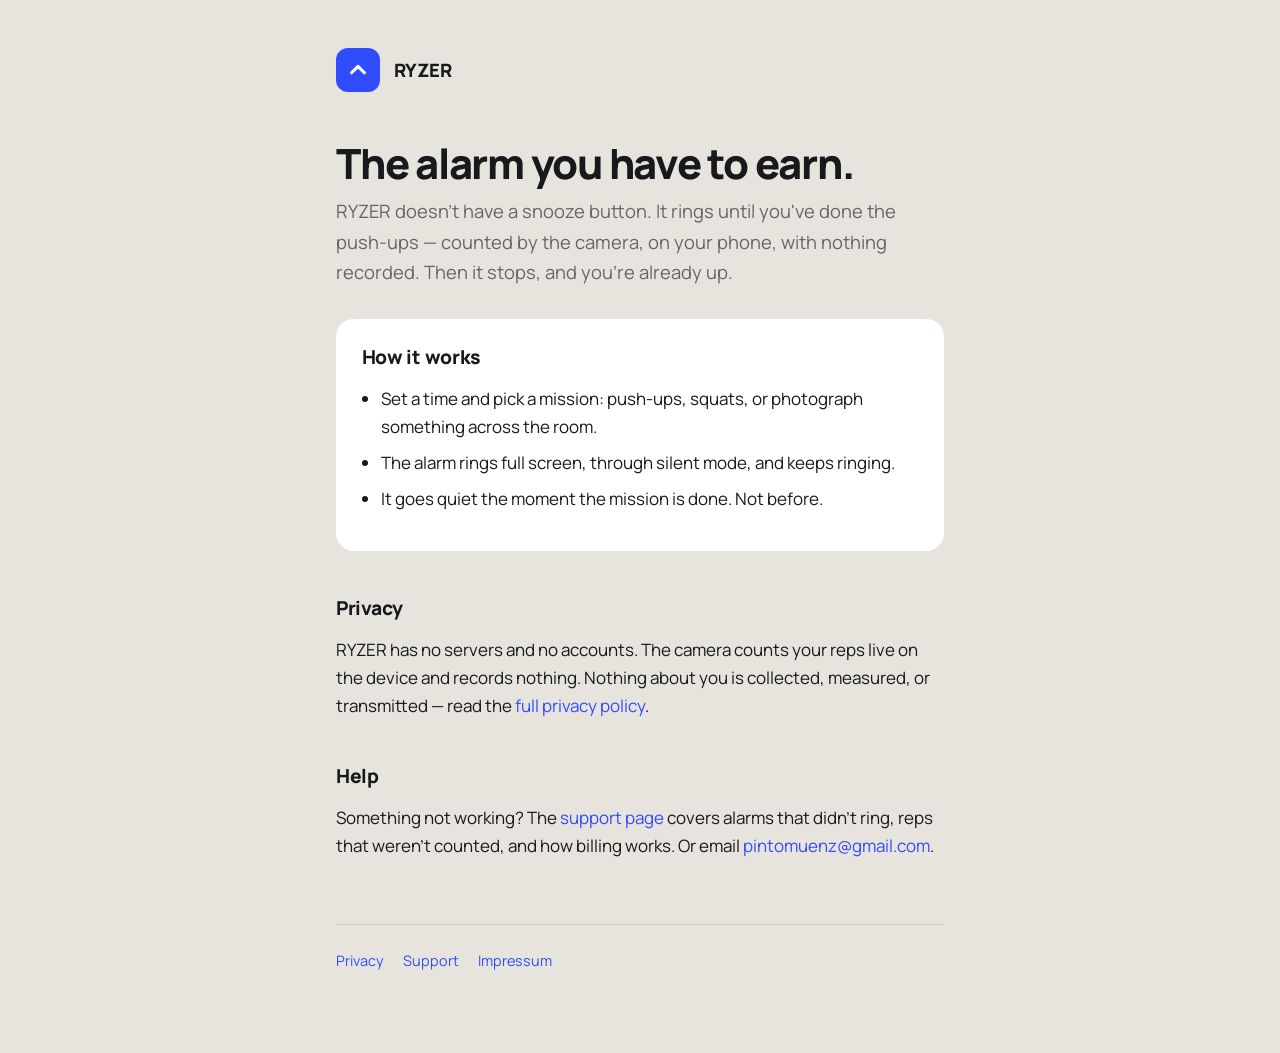
==== index.html @ 4d45fa69 "Add files via upload" ====
<!doctype html>
<html lang="en">
<head>
<meta charset="utf-8">
<meta name="viewport" content="width=device-width, initial-scale=1">
<title>RYZER — The alarm you have to earn</title>
<meta name="description" content="RYZER is an alarm clock that won't stop until you've done the push-ups.">
<link rel="preconnect" href="https://fonts.googleapis.com">
<link rel="preconnect" href="https://fonts.gstatic.com" crossorigin>
<link rel="stylesheet" href="https://fonts.googleapis.com/css2?family=Manrope:wght@400;700;800&display=swap">
<link rel="stylesheet" href="style.css">
</head>
<body>
<div class="wrap">

<header class="mast">
  <span class="mark" aria-hidden="true">
    <svg viewBox="0 0 24 24" fill="none" stroke="#fff" stroke-width="3.4" stroke-linecap="round" stroke-linejoin="round"><path d="M5 15l7-7 7 7"/></svg>
  </span>
  <a class="name" href="index.html">RYZER</a>
</header>

<h1>The alarm you have to earn.</h1>
<p class="lede">RYZER doesn't have a snooze button. It rings until you've done the push-ups — counted by the camera, on your phone, with nothing recorded. Then it stops, and you're already up.</p>

<div class="card">
  <h2>How it works</h2>
  <ul>
    <li>Set a time and pick a mission: push-ups, squats, or photograph something across the room.</li>
    <li>The alarm rings full screen, through silent mode, and keeps ringing.</li>
    <li>It goes quiet the moment the mission is done. Not before.</li>
  </ul>
</div>

<h2>Privacy</h2>
<p>RYZER has no servers and no accounts. The camera counts your reps live on the device and records nothing. Nothing about you is collected, measured, or transmitted — read the <a href="privacy.html">full privacy policy</a>.</p>

<h2>Help</h2>
<p>Something not working? The <a href="support.html">support page</a> covers alarms that didn't ring, reps that weren't counted, and how billing works. Or email <a href="mailto:pintomuenz@gmail.com">pintomuenz@gmail.com</a>.</p>

<footer>
  <a href="privacy.html">Privacy</a>
  <a href="support.html">Support</a>
  <a href="impressum.html">Impressum</a>
</footer>

</div>
</body>
</html>
---- style.css ----
/* Riser — Gravity identity, the same palette and typeface as the app. */
:root {
  --bg: #E7E4DE;
  --card: #FFFFFF;
  --accent: #2F4DFF;
  --text: #17191C;
  --muted: rgba(23, 25, 28, 0.62);
  --rule: rgba(23, 25, 28, 0.12);
}
@media (prefers-color-scheme: dark) {
  :root {
    --bg: #121417;
    --card: #1E2125;
    --accent: #4C6DFF;
    --text: #EFEDE9;
    --muted: rgba(239, 237, 233, 0.58);
    --rule: rgba(239, 237, 233, 0.14);
  }
}

* { box-sizing: border-box; }

body {
  margin: 0;
  background: var(--bg);
  color: var(--text);
  font-family: "Manrope", -apple-system, BlinkMacSystemFont, "Segoe UI", sans-serif;
  font-size: 17px;
  line-height: 1.65;
  -webkit-font-smoothing: antialiased;
}

.wrap {
  max-width: 41rem;
  margin: 0 auto;
  padding: 3rem 1.5rem 5rem;
}

header.mast {
  display: flex;
  align-items: center;
  gap: 0.85rem;
  margin-bottom: 3rem;
}

.mark {
  width: 44px;
  height: 44px;
  border-radius: 12px;
  background: var(--accent);
  display: grid;
  place-items: center;
  flex: none;
}
.mark svg { width: 22px; height: 22px; }

.mast a.name {
  font-weight: 800;
  font-size: 1.15rem;
  letter-spacing: -0.02em;
  color: var(--text);
  text-decoration: none;
}

h1 {
  font-size: clamp(2rem, 6vw, 2.6rem);
  line-height: 1.12;
  letter-spacing: -0.03em;
  font-weight: 800;
  margin: 0 0 0.6rem;
  text-wrap: balance;
}

h2 {
  font-size: 1.2rem;
  font-weight: 800;
  letter-spacing: -0.015em;
  margin: 2.6rem 0 0.7rem;
}

h3 {
  font-size: 1rem;
  font-weight: 700;
  margin: 1.6rem 0 0.4rem;
}

p, li { color: var(--text); }
p { margin: 0 0 1rem; }

.lede {
  font-size: 1.15rem;
  color: var(--muted);
  margin-bottom: 2rem;
}

.updated {
  font-size: 0.85rem;
  color: var(--muted);
  margin-bottom: 2.5rem;
}

a { color: var(--accent); text-decoration: none; }
a:hover { text-decoration: underline; }
a:focus-visible { outline: 2px solid var(--accent); outline-offset: 3px; border-radius: 3px; }

.card {
  background: var(--card);
  border-radius: 18px;
  padding: 1.4rem 1.6rem;
  margin: 1.6rem 0;
}

.card h2, .card h3 { margin-top: 0; }

ul { padding-left: 1.2rem; margin: 0 0 1rem; }
li { margin-bottom: 0.5rem; }

dl { margin: 0; }
dt { font-weight: 700; margin-top: 1rem; }
dd { margin: 0.1rem 0 0; color: var(--muted); }

.fill {
  background: rgba(47, 77, 255, 0.1);
  border-radius: 4px;
  padding: 0 0.25rem;
  font-weight: 700;
}

footer {
  margin-top: 4rem;
  padding-top: 1.5rem;
  border-top: 1px solid var(--rule);
  font-size: 0.9rem;
  color: var(--muted);
  display: flex;
  flex-wrap: wrap;
  gap: 1.2rem;
}
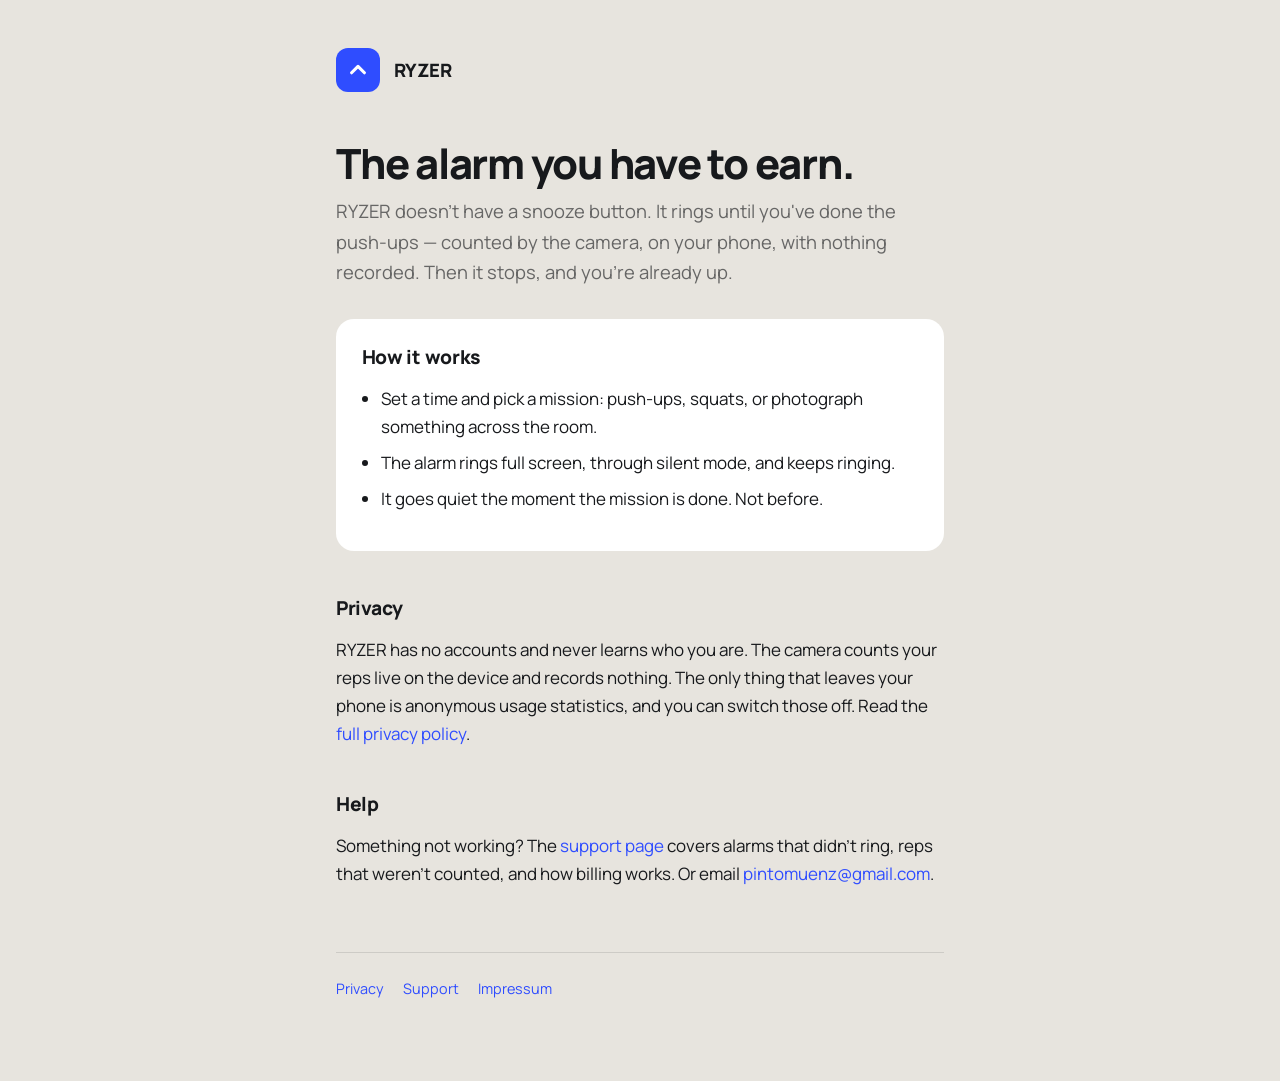
==== commit a0d8bb41: "Add files via upload" ====
--- a/index.html
+++ b/index.html
@@ -33,7 +33,7 @@
 </div>
 
 <h2>Privacy</h2>
-<p>RYZER has no servers and no accounts. The camera counts your reps live on the device and records nothing. Nothing about you is collected, measured, or transmitted — read the <a href="privacy.html">full privacy policy</a>.</p>
+<p>RYZER has no accounts and never learns who you are. The camera counts your reps live on the device and records nothing. The only thing that leaves your phone is anonymous usage statistics, and you can switch those off. Read the <a href="privacy.html">full privacy policy</a>.</p>
 
 <h2>Help</h2>
 <p>Something not working? The <a href="support.html">support page</a> covers alarms that didn't ring, reps that weren't counted, and how billing works. Or email <a href="mailto:pintomuenz@gmail.com">pintomuenz@gmail.com</a>.</p>
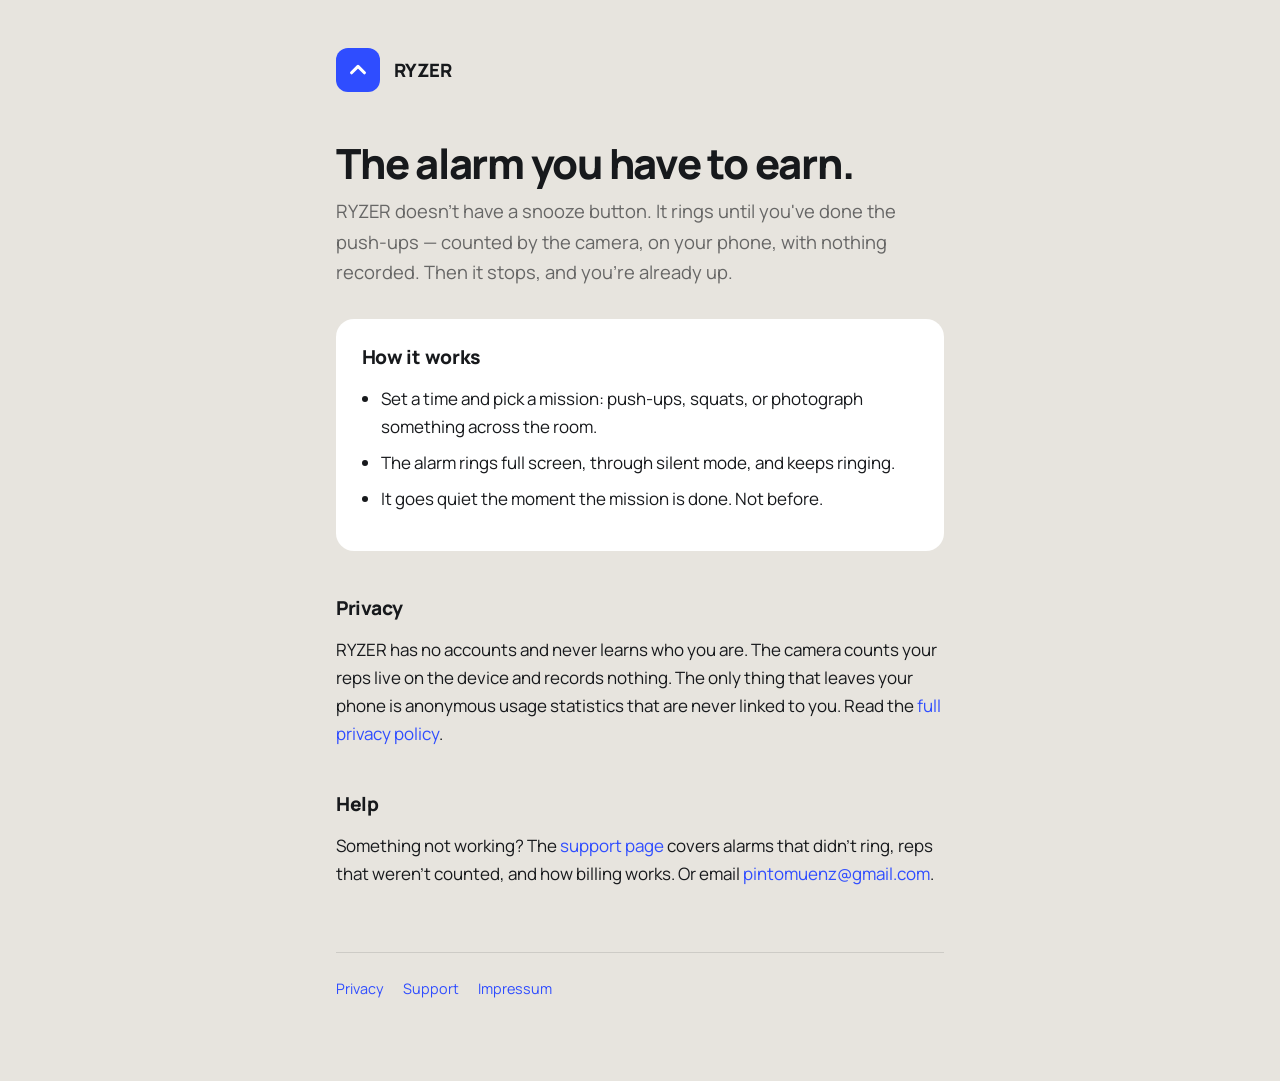
==== commit 7b0f6b21: "Add files via upload" ====
--- a/index.html
+++ b/index.html
@@ -33,7 +33,7 @@
 </div>
 
 <h2>Privacy</h2>
-<p>RYZER has no accounts and never learns who you are. The camera counts your reps live on the device and records nothing. The only thing that leaves your phone is anonymous usage statistics, and you can switch those off. Read the <a href="privacy.html">full privacy policy</a>.</p>
+<p>RYZER has no accounts and never learns who you are. The camera counts your reps live on the device and records nothing. The only thing that leaves your phone is anonymous usage statistics that are never linked to you. Read the <a href="privacy.html">full privacy policy</a>.</p>
 
 <h2>Help</h2>
 <p>Something not working? The <a href="support.html">support page</a> covers alarms that didn't ring, reps that weren't counted, and how billing works. Or email <a href="mailto:pintomuenz@gmail.com">pintomuenz@gmail.com</a>.</p>
